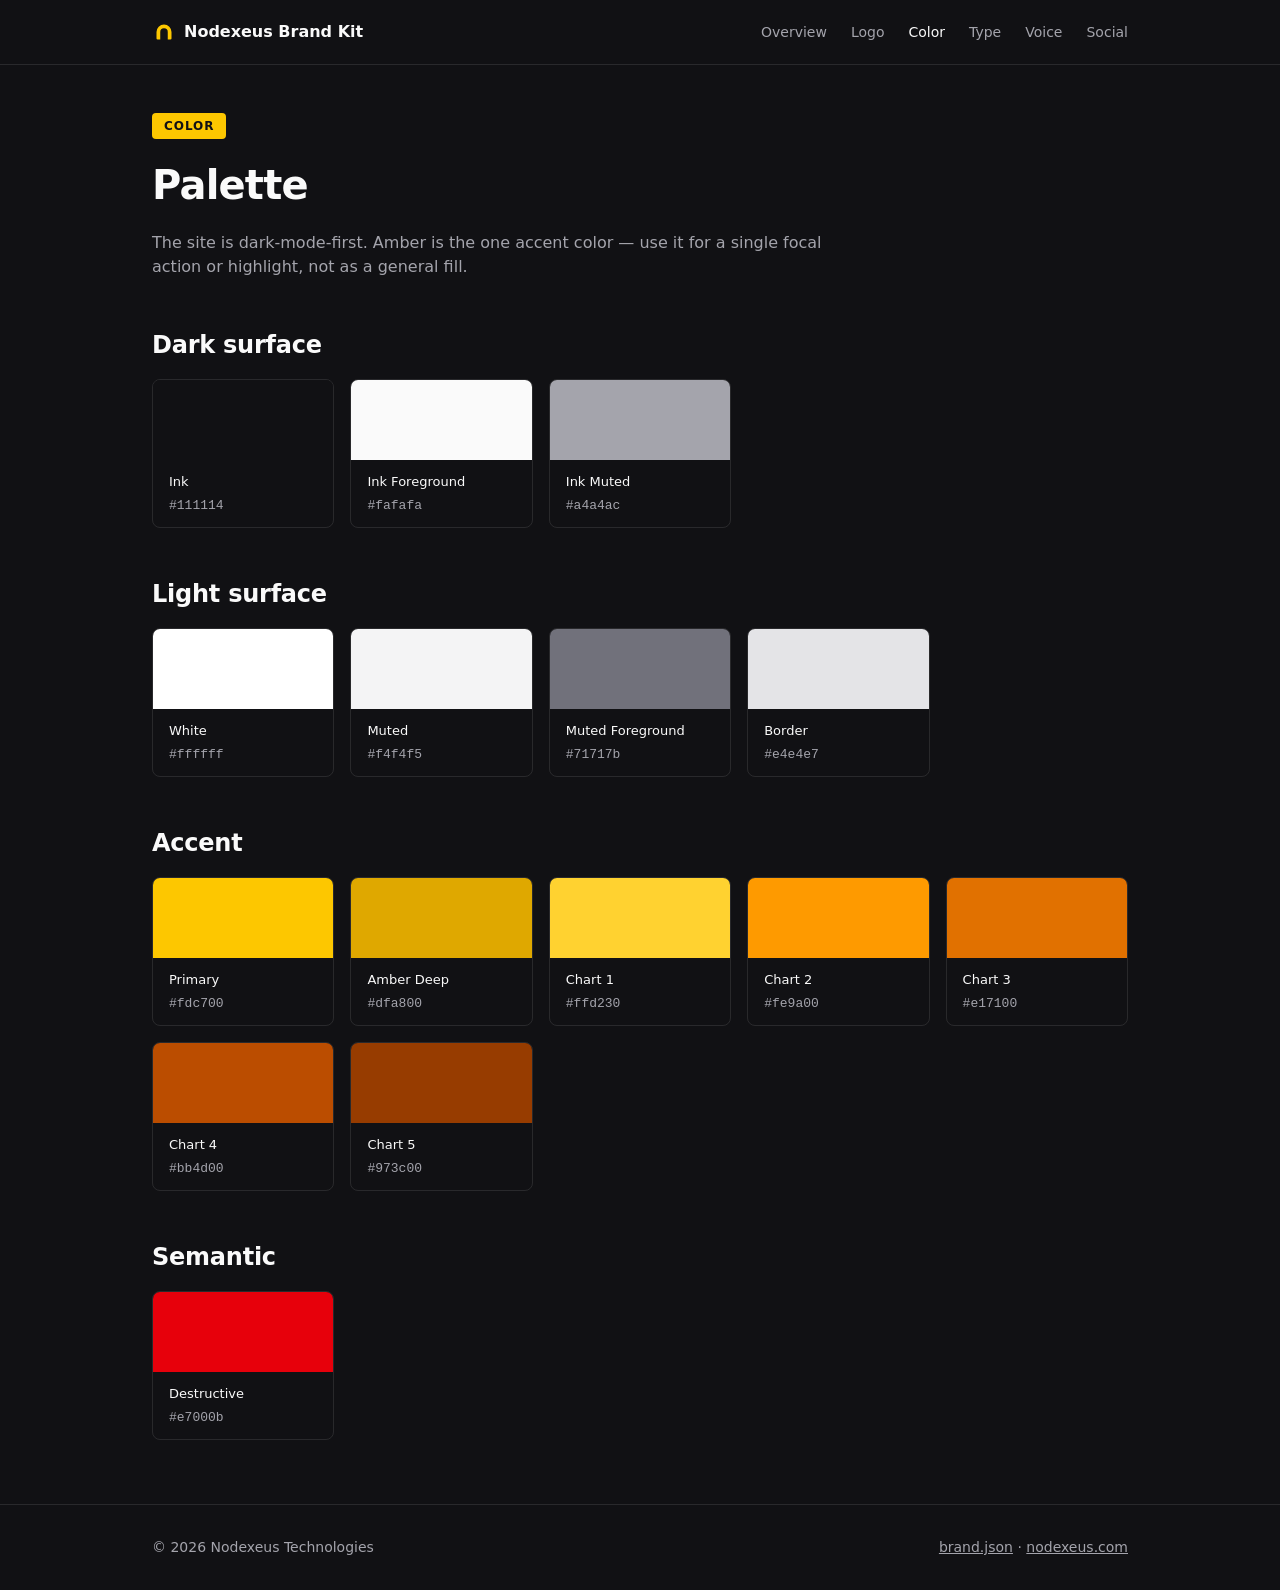
==== color.html @ 5d1a8f26 "feat: add color.html brand page (#7)" ====
<!doctype html>
<html lang="en">
<head>
<meta charset="utf-8">
<meta name="viewport" content="width=device-width, initial-scale=1">
<title>Color — Nodexeus Brand Kit</title>
<link rel="icon" href="assets/logo/favicon.svg" type="image/svg+xml">
<link rel="stylesheet" href="style.css">
</head>
<body>
<header class="site-header">
  <div class="container">
    <a class="brand" href="index.html">
      <img src="assets/logo/mark-amber-on-dark.svg" width="24" height="24" alt="" aria-hidden="true">
      <span>Nodexeus Brand Kit</span>
    </a>
    <nav>
      <a href="index.html">Overview</a>
      <a href="logo.html">Logo</a>
      <a href="color.html" aria-current="page">Color</a>
      <a href="type.html">Type</a>
      <a href="voice.html">Voice</a>
      <a href="social.html">Social</a>
    </nav>
  </div>
</header>
<main>
  <div class="container">
    <span class="badge">Color</span>
    <h1>Palette</h1>
    <div class="prose">
      <p>The site is dark-mode-first. Amber is the one accent color — use it for a single focal action or highlight, not as a general fill.</p>
    </div>

    <h2>Dark surface</h2>
    <div class="swatch-grid">
      <div class="swatch"><div class="swatch-color" style="background:#111114;"></div><div class="swatch-label">Ink<span class="hex">#111114</span></div></div>
      <div class="swatch"><div class="swatch-color" style="background:#fafafa;"></div><div class="swatch-label">Ink Foreground<span class="hex">#fafafa</span></div></div>
      <div class="swatch"><div class="swatch-color" style="background:#a4a4ac;"></div><div class="swatch-label">Ink Muted<span class="hex">#a4a4ac</span></div></div>
    </div>

    <h2>Light surface</h2>
    <div class="swatch-grid">
      <div class="swatch"><div class="swatch-color" style="background:#ffffff;"></div><div class="swatch-label">White<span class="hex">#ffffff</span></div></div>
      <div class="swatch"><div class="swatch-color" style="background:#f4f4f5;"></div><div class="swatch-label">Muted<span class="hex">#f4f4f5</span></div></div>
      <div class="swatch"><div class="swatch-color" style="background:#71717b;"></div><div class="swatch-label">Muted Foreground<span class="hex">#71717b</span></div></div>
      <div class="swatch"><div class="swatch-color" style="background:#e4e4e7;"></div><div class="swatch-label">Border<span class="hex">#e4e4e7</span></div></div>
    </div>

    <h2>Accent</h2>
    <div class="swatch-grid">
      <div class="swatch"><div class="swatch-color" style="background:#fdc700;"></div><div class="swatch-label">Primary<span class="hex">#fdc700</span></div></div>
      <div class="swatch"><div class="swatch-color" style="background:#dfa800;"></div><div class="swatch-label">Amber Deep<span class="hex">#dfa800</span></div></div>
      <div class="swatch"><div class="swatch-color" style="background:#ffd230;"></div><div class="swatch-label">Chart 1<span class="hex">#ffd230</span></div></div>
      <div class="swatch"><div class="swatch-color" style="background:#fe9a00;"></div><div class="swatch-label">Chart 2<span class="hex">#fe9a00</span></div></div>
      <div class="swatch"><div class="swatch-color" style="background:#e17100;"></div><div class="swatch-label">Chart 3<span class="hex">#e17100</span></div></div>
      <div class="swatch"><div class="swatch-color" style="background:#bb4d00;"></div><div class="swatch-label">Chart 4<span class="hex">#bb4d00</span></div></div>
      <div class="swatch"><div class="swatch-color" style="background:#973c00;"></div><div class="swatch-label">Chart 5<span class="hex">#973c00</span></div></div>
    </div>

    <h2>Semantic</h2>
    <div class="swatch-grid">
      <div class="swatch"><div class="swatch-color" style="background:#e7000b;"></div><div class="swatch-label">Destructive<span class="hex">#e7000b</span></div></div>
    </div>
  </div>
</main>
<footer class="site-footer">
  <div class="container">
    <span>© 2026 Nodexeus Technologies</span>
    <span><a href="brand.json">brand.json</a> · <a href="https://www.nodexeus.com" target="_blank" rel="noopener noreferrer">nodexeus.com</a></span>
  </div>
</footer>
</body>
</html>
---- style.css ----
:root {
  --ink: #111114;
  --ink-foreground: #fafafa;
  --ink-muted: #a4a4ac;
  --white: #ffffff;
  --muted: #f4f4f5;
  --muted-foreground: #71717b;
  --border: #e4e4e7;
  --primary: #fdc700;
  --amber-deep: #dfa800;
  --chart-1: #ffd230;
  --chart-2: #fe9a00;
  --chart-3: #e17100;
  --chart-4: #bb4d00;
  --chart-5: #973c00;
  --destructive: #e7000b;
  --font-sans: "GeistSans", ui-sans-serif, system-ui, -apple-system, sans-serif;
  --font-mono: "GeistMono", ui-monospace, SFMono-Regular, Menlo, Consolas, monospace;
}

* { box-sizing: border-box; }

html, body {
  margin: 0;
  padding: 0;
  background: var(--ink);
  color: var(--ink-foreground);
  font-family: var(--font-sans);
  line-height: 1.5;
  -webkit-font-smoothing: antialiased;
}

.container {
  max-width: 64rem;
  margin: 0 auto;
  padding: 0 1.5rem;
}

.site-header {
  border-bottom: 1px solid rgba(255, 255, 255, 0.1);
}

.site-header .container {
  display: flex;
  align-items: center;
  gap: 1.5rem;
  height: 4rem;
}

.site-header .brand {
  display: flex;
  align-items: center;
  gap: 0.5rem;
  color: var(--ink-foreground);
  font-weight: 700;
  text-decoration: none;
}

.site-header nav {
  display: flex;
  gap: 1.5rem;
  margin-left: auto;
}

.site-header nav a {
  color: var(--ink-muted);
  text-decoration: none;
  font-size: 0.875rem;
}

.site-header nav a:hover,
.site-header nav a[aria-current="page"] {
  color: var(--ink-foreground);
}

main {
  padding: 3rem 0 4rem;
}

.badge {
  display: inline-block;
  background: var(--primary);
  color: var(--ink);
  font-weight: 700;
  font-size: 0.75rem;
  letter-spacing: 0.08em;
  text-transform: uppercase;
  padding: 0.25rem 0.75rem;
  border-radius: 0.25rem;
  margin-bottom: 1rem;
}

h1 {
  font-size: 2.5rem;
  font-weight: 800;
  letter-spacing: -0.02em;
  margin: 0 0 1rem;
}

h2 {
  font-size: 1.5rem;
  font-weight: 700;
  letter-spacing: -0.01em;
  margin: 3rem 0 1rem;
}

h3 {
  font-size: 1.125rem;
  font-weight: 700;
  margin: 0 0 0.5rem;
}

.tagline {
  font-size: 1.25rem;
  color: var(--ink-foreground);
  margin: 0 0 1rem;
}

.prose { color: var(--ink-muted); max-width: 42rem; }
.prose p { margin: 0 0 1rem; }
.prose a { color: var(--primary); }
.prose ul { padding-left: 1.25rem; }
.prose li { margin-bottom: 0.5rem; }

.link-grid {
  display: grid;
  grid-template-columns: repeat(auto-fill, minmax(14rem, 1fr));
  gap: 1rem;
  margin-top: 2rem;
}

.link-card {
  display: block;
  border: 1px solid rgba(255, 255, 255, 0.1);
  border-radius: 0.5rem;
  padding: 1.25rem;
  text-decoration: none;
  color: inherit;
}

.link-card:hover { border-color: var(--primary); }
.link-card p { color: var(--ink-muted); font-size: 0.875rem; margin: 0; }

.swatch-grid {
  display: grid;
  grid-template-columns: repeat(auto-fill, minmax(11rem, 1fr));
  gap: 1rem;
}

.swatch {
  border: 1px solid rgba(255, 255, 255, 0.1);
  border-radius: 0.5rem;
  overflow: hidden;
}

.swatch-color { height: 5rem; }
.swatch-label { padding: 0.75rem 1rem; font-size: 0.8125rem; }
.swatch-label .hex {
  display: block;
  font-family: var(--font-mono);
  color: var(--ink-muted);
  margin-top: 0.25rem;
}

.type-sample {
  border: 1px solid rgba(255, 255, 255, 0.1);
  border-radius: 0.5rem;
  padding: 1.5rem;
  margin-bottom: 1rem;
}

.type-sample .label {
  font-family: var(--font-mono);
  font-size: 0.75rem;
  color: var(--ink-muted);
  text-transform: uppercase;
  letter-spacing: 0.05em;
  margin-bottom: 0.75rem;
  display: block;
}

.do-dont-grid { display: grid; grid-template-columns: 1fr 1fr; gap: 1.5rem; }
@media (max-width: 40rem) {
  .do-dont-grid { grid-template-columns: 1fr; }
}
.do-dont-grid h3 {
  font-family: var(--font-mono);
  font-size: 0.8125rem;
  text-transform: uppercase;
  letter-spacing: 0.05em;
}
.do-dont-grid.do h3 { color: var(--primary); }
.do-dont-grid.dont h3 { color: var(--destructive); }

.quote {
  border-left: 3px solid var(--primary);
  padding-left: 1rem;
  margin: 0 0 1rem;
  color: var(--ink-foreground);
  font-style: italic;
}

.post-card {
  border: 1px solid rgba(255, 255, 255, 0.1);
  border-radius: 0.5rem;
  padding: 1.25rem;
  margin-bottom: 1rem;
  font-family: var(--font-mono);
  font-size: 0.875rem;
}
.post-card.off-brand { border-color: var(--destructive); }
.post-card .reason {
  font-family: var(--font-sans);
  color: var(--ink-muted);
  font-size: 0.8125rem;
  margin-top: 0.75rem;
  font-style: normal;
}

.logo-display {
  display: flex;
  align-items: center;
  justify-content: center;
  padding: 3rem;
  border-radius: 0.5rem;
  margin-bottom: 1rem;
}
.logo-display.on-dark { background: var(--ink); border: 1px solid rgba(255, 255, 255, 0.1); }
.logo-display.on-light { background: var(--white); }

.site-footer {
  border-top: 1px solid rgba(255, 255, 255, 0.1);
  padding: 2rem 0;
  color: var(--ink-muted);
  font-size: 0.875rem;
}
.site-footer .container { display: flex; justify-content: space-between; flex-wrap: wrap; gap: 1rem; }
.site-footer a { color: var(--ink-muted); }

code, .mono { font-family: var(--font-mono); }
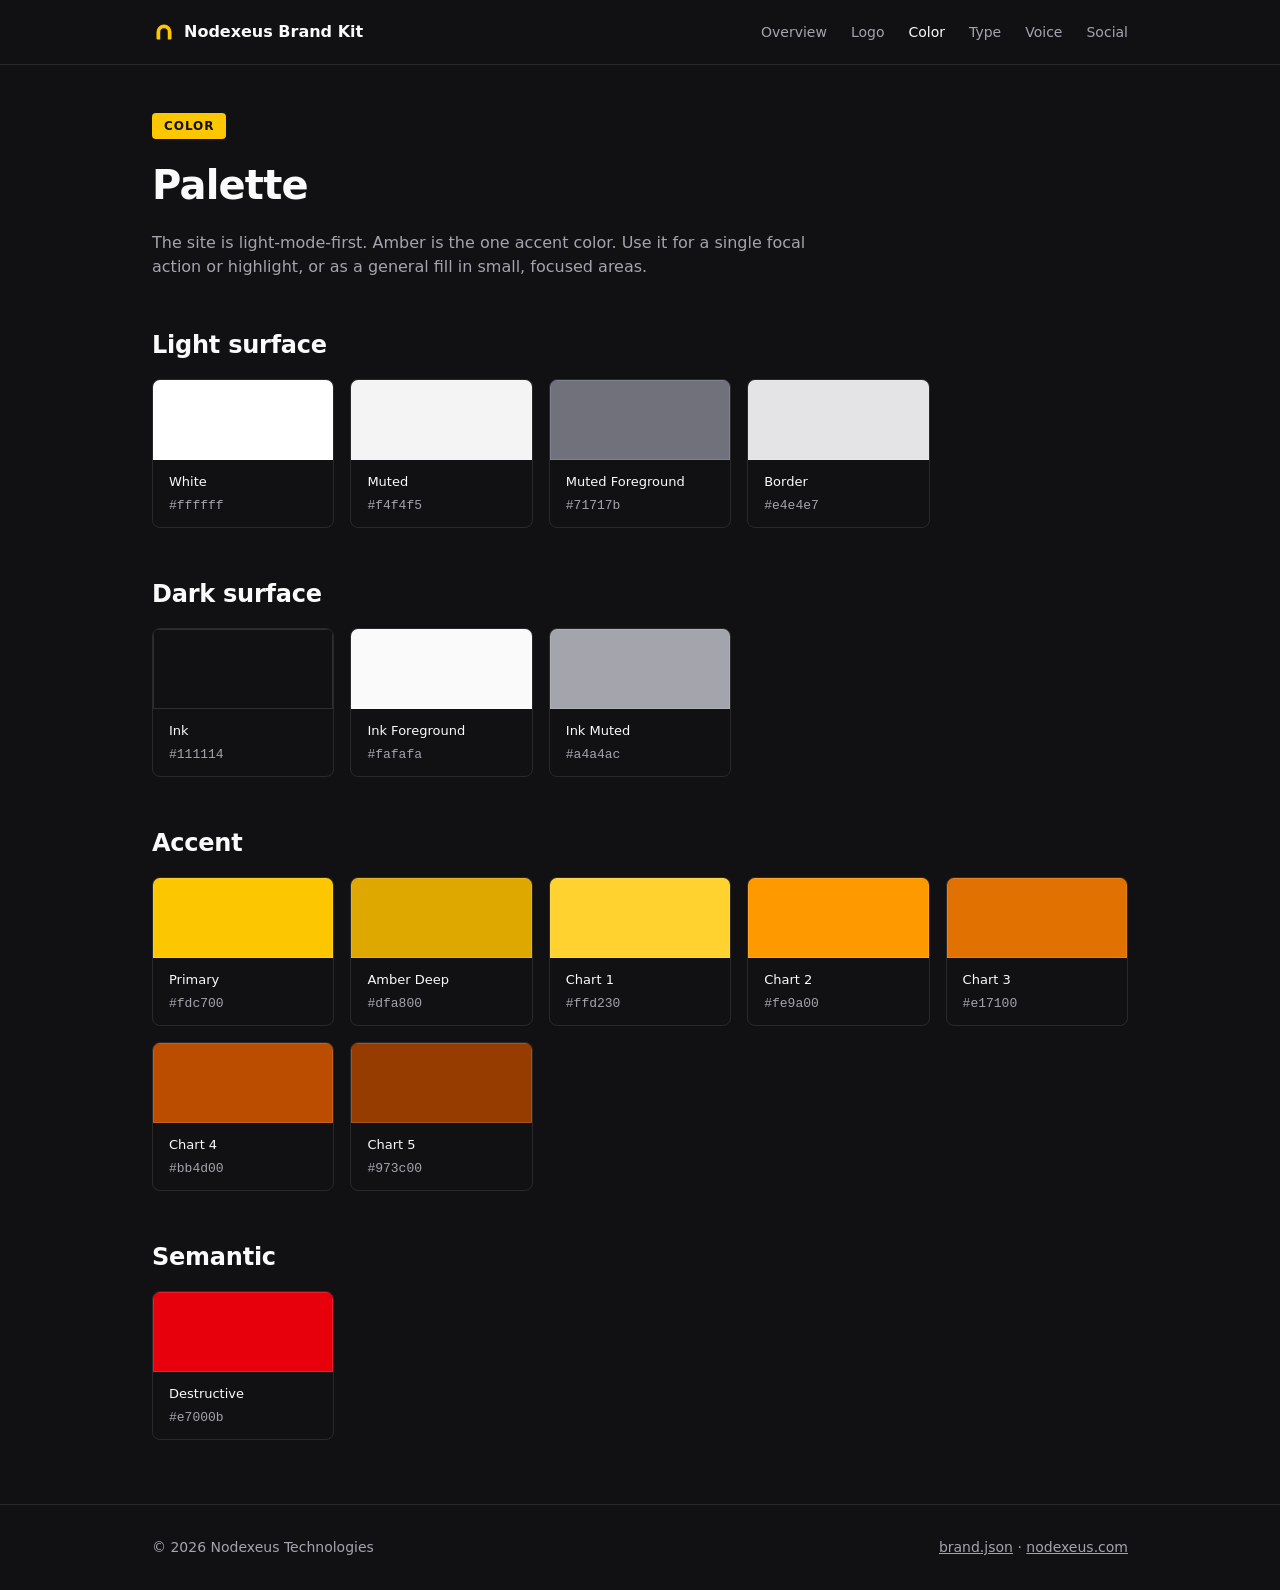
==== commit 83920008: "feat: refresh brand voice for tech-forward positioning (#13) Voice guidance previously undersold our" ====
--- a/color.html
+++ b/color.html
@@ -3,7 +3,7 @@
 <head>
 <meta charset="utf-8">
 <meta name="viewport" content="width=device-width, initial-scale=1">
-<title>Color — Nodexeus Brand Kit</title>
+<title>Color | Nodexeus Brand Kit</title>
 <link rel="icon" href="assets/logo/favicon.svg" type="image/svg+xml">
 <link rel="stylesheet" href="style.css">
 </head>
@@ -29,14 +29,7 @@
     <span class="badge">Color</span>
     <h1>Palette</h1>
     <div class="prose">
-      <p>The site is dark-mode-first. Amber is the one accent color — use it for a single focal action or highlight, not as a general fill.</p>
-    </div>
-
-    <h2>Dark surface</h2>
-    <div class="swatch-grid">
-      <div class="swatch"><div class="swatch-color" style="background:#111114;"></div><div class="swatch-label">Ink<span class="hex">#111114</span></div></div>
-      <div class="swatch"><div class="swatch-color" style="background:#fafafa;"></div><div class="swatch-label">Ink Foreground<span class="hex">#fafafa</span></div></div>
-      <div class="swatch"><div class="swatch-color" style="background:#a4a4ac;"></div><div class="swatch-label">Ink Muted<span class="hex">#a4a4ac</span></div></div>
+      <p>The site is light-mode-first. Amber is the one accent color. Use it for a single focal action or highlight, or as a general fill in small, focused areas.</p>
     </div>
 
     <h2>Light surface</h2>
@@ -45,6 +38,13 @@
       <div class="swatch"><div class="swatch-color" style="background:#f4f4f5;"></div><div class="swatch-label">Muted<span class="hex">#f4f4f5</span></div></div>
       <div class="swatch"><div class="swatch-color" style="background:#71717b;"></div><div class="swatch-label">Muted Foreground<span class="hex">#71717b</span></div></div>
       <div class="swatch"><div class="swatch-color" style="background:#e4e4e7;"></div><div class="swatch-label">Border<span class="hex">#e4e4e7</span></div></div>
+    </div>
+
+    <h2>Dark surface</h2>
+    <div class="swatch-grid">
+      <div class="swatch"><div class="swatch-color" style="background:#111114;"></div><div class="swatch-label">Ink<span class="hex">#111114</span></div></div>
+      <div class="swatch"><div class="swatch-color" style="background:#fafafa;"></div><div class="swatch-label">Ink Foreground<span class="hex">#fafafa</span></div></div>
+      <div class="swatch"><div class="swatch-color" style="background:#a4a4ac;"></div><div class="swatch-label">Ink Muted<span class="hex">#a4a4ac</span></div></div>
     </div>
 
     <h2>Accent</h2>
--- a/style.css
+++ b/style.css
@@ -14,6 +14,7 @@
   --chart-4: #bb4d00;
   --chart-5: #973c00;
   --destructive: #e7000b;
+  --destructive-on-dark: #ff4d4d;
   --font-sans: "GeistSans", ui-sans-serif, system-ui, -apple-system, sans-serif;
   --font-mono: "GeistMono", ui-monospace, SFMono-Regular, Menlo, Consolas, monospace;
 }
@@ -153,7 +154,10 @@
   overflow: hidden;
 }
 
-.swatch-color { height: 5rem; }
+.swatch-color {
+  height: 5rem;
+  box-shadow: inset 0 0 0 1px rgba(255,255,255,0.12);
+}
 .swatch-label { padding: 0.75rem 1rem; font-size: 0.8125rem; }
 .swatch-label .hex {
   display: block;
@@ -189,8 +193,8 @@
   text-transform: uppercase;
   letter-spacing: 0.05em;
 }
-.do-dont-grid.do h3 { color: var(--primary); }
-.do-dont-grid.dont h3 { color: var(--destructive); }
+.do-dont-grid .do h3 { color: var(--primary); }
+.do-dont-grid .dont h3 { color: var(--destructive-on-dark); }
 
 .quote {
   border-left: 3px solid var(--primary);
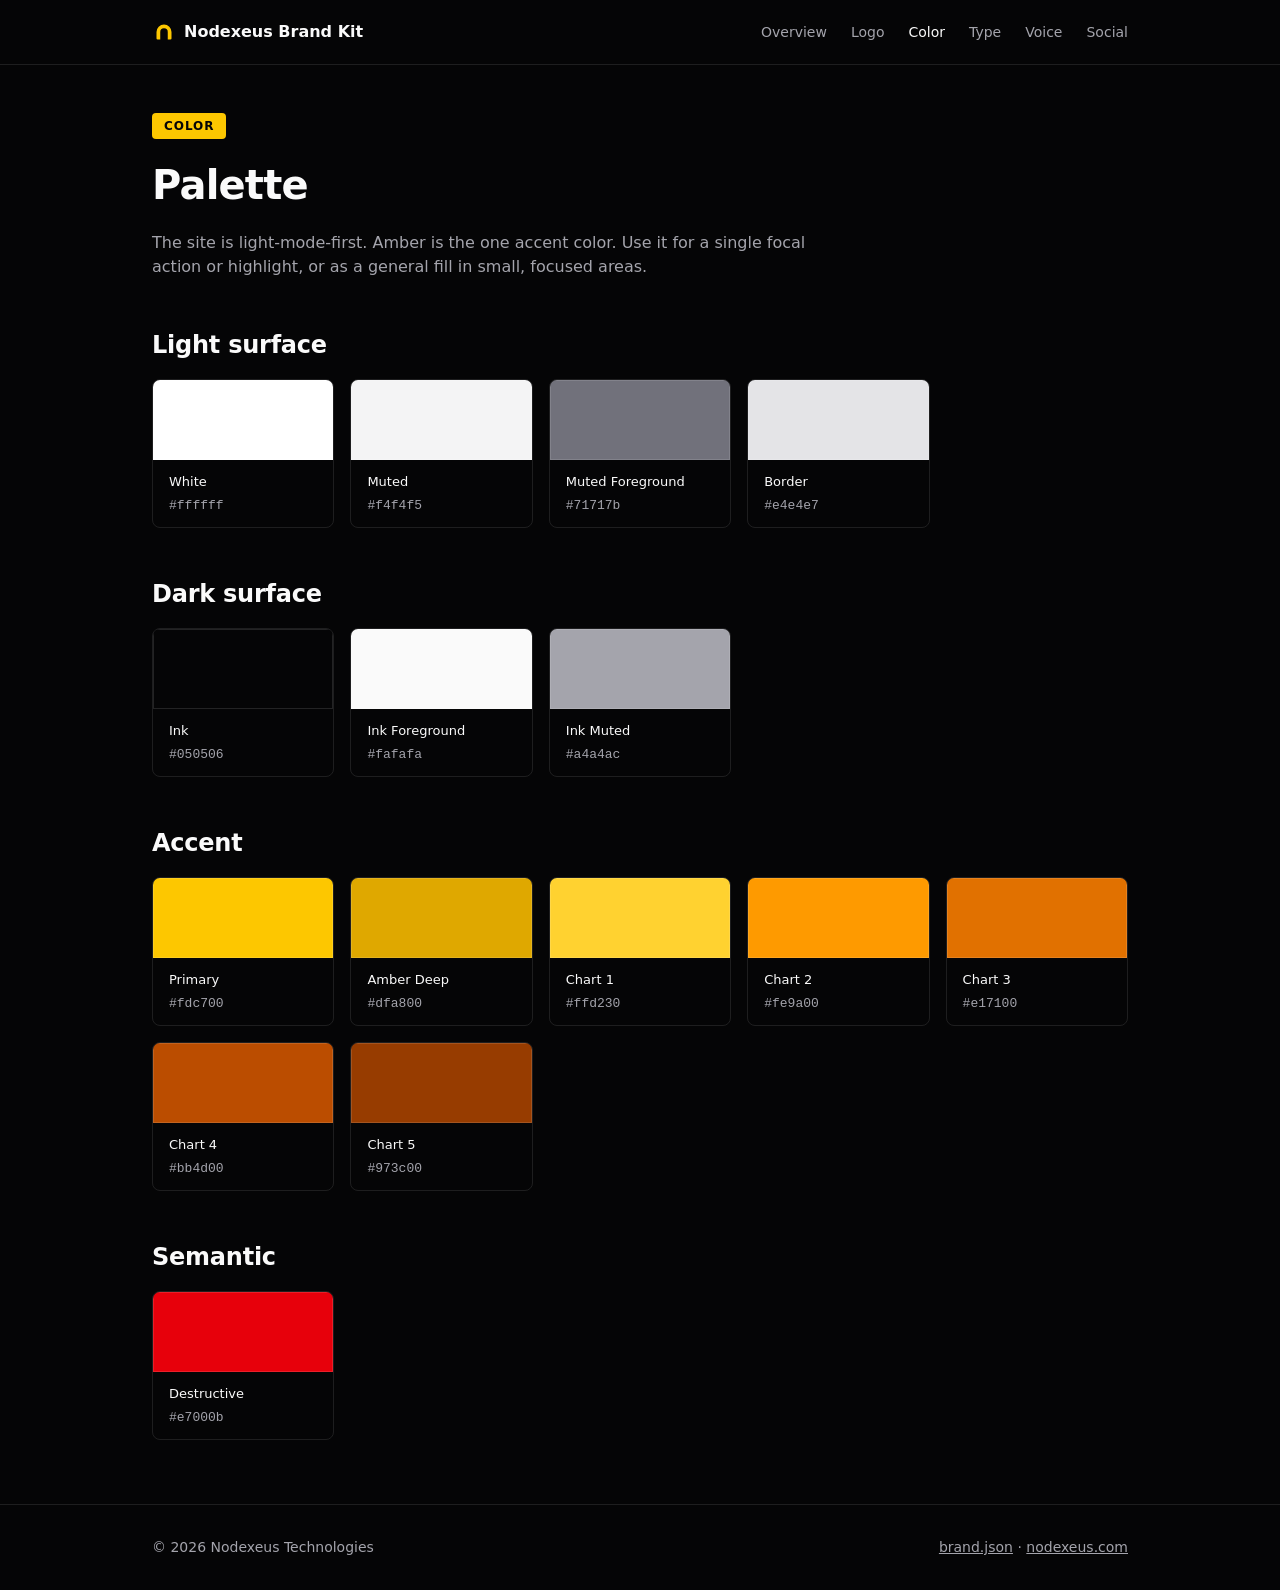
==== commit d9451447: "style: deepen brand ink to #050506 (#23)" ====
--- a/color.html
+++ b/color.html
@@ -42,7 +42,7 @@
 
     <h2>Dark surface</h2>
     <div class="swatch-grid">
-      <div class="swatch"><div class="swatch-color" style="background:#111114;"></div><div class="swatch-label">Ink<span class="hex">#111114</span></div></div>
+      <div class="swatch"><div class="swatch-color" style="background:#050506;"></div><div class="swatch-label">Ink<span class="hex">#050506</span></div></div>
       <div class="swatch"><div class="swatch-color" style="background:#fafafa;"></div><div class="swatch-label">Ink Foreground<span class="hex">#fafafa</span></div></div>
       <div class="swatch"><div class="swatch-color" style="background:#a4a4ac;"></div><div class="swatch-label">Ink Muted<span class="hex">#a4a4ac</span></div></div>
     </div>
--- a/style.css
+++ b/style.css
@@ -1,5 +1,5 @@
 :root {
-  --ink: #111114;
+  --ink: #050506;
   --ink-foreground: #fafafa;
   --ink-muted: #a4a4ac;
   --white: #ffffff;
